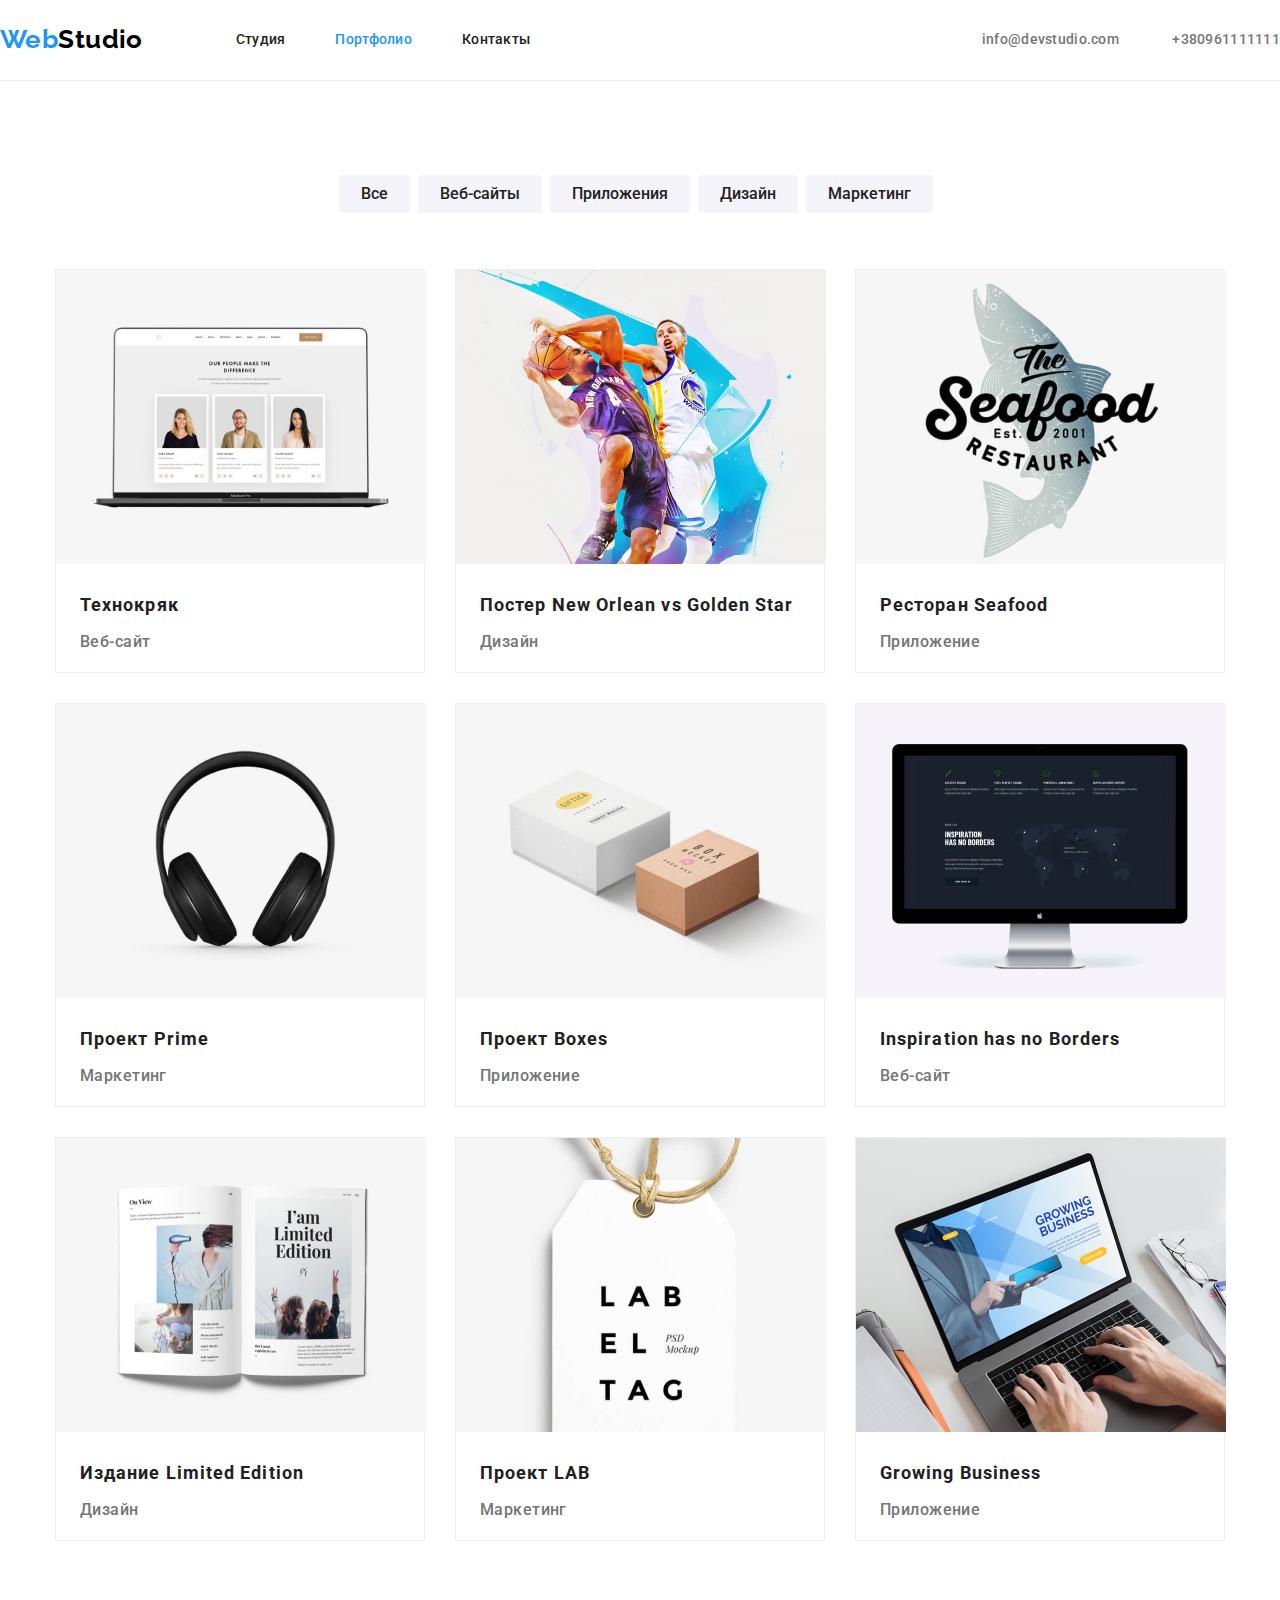
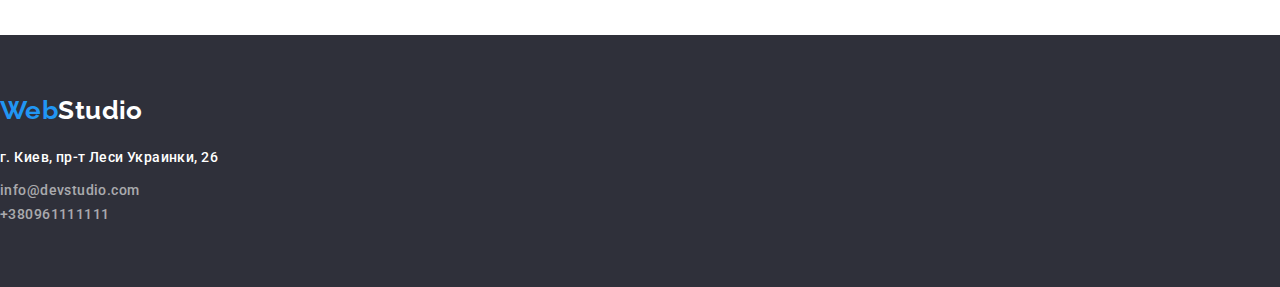
==== portfolio.html @ 7ddac3b3 "Добавляет файлы и папки" ====
<!DOCTYPE html>
<html lang="ru">
  <head>
    <meta charset="UTF-8" />
    <meta name="viewport" content="width=device-width, initial-scale=1.0" />
    <title>Портфолио</title>
    <link rel="preconnect" href="https://fonts.gstatic.com" />
    <link
      href="https://fonts.googleapis.com/css2?family=Raleway:wght@700&family=Roboto:wght@500;700;900&display=swap"
      rel="stylesheet"
    />
    <link rel="stylesheet" type="text/css" href="css/normalize.css" />
    <link rel="stylesheet" type="text/css" href="css/styles.css" />
    <link rel="preconnect" href="https://fonts.gstatic.com" />
  </head>
  <body>
      <header>
        <div class="header-container">
          <nav class="nav-conteiner">
            <!--Логотип-->
            <a
              href="./index.html"
              aria-label="Ведет на гравную страницу"
              lang="en"
              class="logo"
            >
              <span class="logo-web">Web</span>Studio
            </a>
            <!--Навигация-->
            <ul class="link-list">
              <li class="nav-link cursor">
                <a
                  href="./index.html"
                  aria-label="Ссылка на страницу студии"
                  class="nav"
                >
                  Студия
                </a>
              </li>
              <li class="nav-link cursor">
                <a
                  href="./portfolio.html"
                  aria-label="Ссылка на страницу портфолио"
                  class="nav current"
                >
                  Портфолио
                </a>
              </li>
              <li class="nav-link cursor">
                <a
                  href="#"
                  aria-label="Ссылка на страницу контактов"
                  class="nav"
                >
                  Контакты
                </a>
              </li>
            </ul>
          </nav>
          <address class="address-container cursor">
            <ul>
              <li class="address-link">
                <a
                  href="mailto:info@devstudio.com"
                  aria-label="Написать на имейл"
                  class="address cursor"
                >
                  info@devstudio.com</a
                >
              </li>
              <li class="address-link">
                <a
                  href="tel:+380961111111"
                  aria-label="Позвонить на мобильный"
                  class="address cursor"
                >
                  +380961111111
                </a>
              </li>
            </ul>
          </address>
        </div>
      </header>
      <main>
        <section class="section-product">
          <div class="container border">
          <h1 class="visually-hidden">Портфолио</h1>
          <!--Кнопки фильтра-->
          <ul class="button-filter">
            <li>
              <button type="button" class="filter cursor">Все</button>
            </li>
            <li>
              <button type="button" class="filter cursor">Веб-сайты</button>
            </li>
            <li>
              <button type="button" class="filter cursor">Приложения</button>
            </li>
            <li>
              <button type="button" class="filter cursor">Дизайн</button>
            </li>
            <li>
              <button type="button" class="filter cursor">Маркетинг</button>
            </li>
          </ul>
          <!--Портфолио проектов-->
          <ul class="portfolio-box">
            <li class="portfolio-product">
              <a href="#" class="product">
                <img
                  src="./images/img-tehnocr.jpg"
                  width="370"
                  height="294"
                  alt="Ноутбук"
                />
                <div class="product-box">
                  <h3 class="product-title">Технокряк</h3>
                  <p class="product-text">Веб-сайт</p>
                </div>
              </a>
            </li>
            <li class="portfolio-product">
              <a href="#" class="product">
                <img
                  src="./images/img-poster.jpg"
                  width="370"
                  height="294"
                  alt="Баскетболисты с мячом"
                />
                <div class="product-box">
                  <h3 class="product-title">
                    Постер <span lang="en">New Orlean vs Golden Star</span>
                  </h3>
                  <p class="product-text">Дизайн</p>
                </div>
              </a>
            </li>
            <li class="portfolio-product">
              <a href="#" class="product">
                <img
                  src="./images/img-restor.jpg"
                  width="370"
                  height="294"
                  alt="Приложение для ресторана"
                />
                <div class="product-box">
                  <h3 class="product-title">
                    Ресторан <span lang="en">Seafood</span>
                  </h3>
                  <p class="product-text">Приложение</p>
                </div>
              </a>
            </li>
            <li class="portfolio-product">
              <a href="#" class="product">
                <img
                  src="./images/img-prime.jpg"
                  width="370"
                  height="294"
                  alt="Студийные наушники"
                />
                <div class="product-box">
                  <h3 class="product-title">
                    Проект <span lang="en">Prime</span>
                  </h3>
                  <p class="product-text">Маркетинг</p>
                </div>
              </a>
            </li>
            <li class="portfolio-product">
              <a href="#" class="product">
                <img
                  src="./images/img-box.jpg"
                  width="370"
                  height="294"
                  alt="Две коробки"
                />
                <div class="product-box">
                  <h3 class="product-title">
                    Проект <span lang="en">Boxes</span>
                  </h3>
                  <p class="product-text">Приложение</p>
                </div>
              </a>
            </li>
            <li class="portfolio-product">
              <a href="#" class="product">
                <img
                  src="./images/img-border.jpg"
                  width="370"
                  height="294"
                  alt="Монитор компьютера"
                />
                <div class="product-box">
                  <h3 class="product-title" lang="en">
                    Inspiration has no Borders
                  </h3>
                  <p class="product-text">Веб-сайт</p>
                </div>
              </a>
            </li>
            <li class="portfolio-product">
              <a href="#" class="product">
                <img
                  src="./images/img-edition.jpg"
                  width="370"
                  height="294"
                  alt="Разворот книги"
                />
                <div class="product-box">
                  <h3 class="product-title">
                    Издание <span lang="en">Limited Edition</span>
                  </h3>
                  <p class="product-text">Дизайн</p>
                </div>
              </a>
            </li>
            <li class="portfolio-product">
              <a href="#" class="product">
                <img
                  src="./images/img-lab.jpg"
                  width="370"
                  height="294"
                  alt="Бумажная этикетка"
                />
                <div class="product-box">
                  <h3 class="product-title">
                    Проект <span lang="en">LAB</span>
                  </h3>
                  <p class="product-text">Маркетинг</p>
                </div>
              </a>
            </li>
            <li class="portfolio-product">
              <a href="#" class="product">
                <img
                  src="./images/img-busines.jpg"
                  width="370"
                  height="294"
                  alt="Печатают на ноутбуке"
                />
                <div class="product-box">
                  <h3 class="product-title" lang="en">Growing Business</h3>
                  <p class="product-text">Приложение</p>
                </div>
              </a>
            </li>
          </ul>
          </div>
        </section>
      </main>
      <!--Подвал-->
      <footer class="footer">
        <div class="footer-box">
          <!--Логотип-->
          <a
            href="./index.html"
            aria-label="Ведет на гравную страницу"
            lang="en"
            class="logo"
          >
            <span class="logo-web">Web</span>Studio
          </a>
          <address>
            <ul>
              <li class="footer-address">г. Киев, пр-т Леси Украинки, 26</li>
              <li>
                <a
                  href="mailto:info@devstudio.com"
                  aria-label="Написать на имейл"
                  class="footer-contacts"
                >
                  info@devstudio.com</a
                >
              </li>
              <li>
                <a
                  href="tel:+380961111111"
                  aria-label="Позвонить на мобильный"
                  class="footer-contacts"
                >
                  +380961111111</a
                >
              </li>
            </ul>
          </address>
         </footer>
    </div>
  </body>
</html>
---- css/styles.css ----
* {
  box-sizing: border-box;
}

body {
  margin: 0 auto;
  padding: 0;

  font-family: "Roboto", sans-serif;
  font-weight: 500;
  font-size: 14px;
  letter-spacing: 0.03em;
}

:root {
  --main-background-color: #e5e5e5;
  --darck-background-color: #2f303a;
  --command-background-color: #f5f4fa;
  --heading-color: #212121;
  --main-text-color: #757575;
  --accent-color: #2196f3;
}

/* Сбрасывает отступы */
h1,
h2,
h3,
h4,
h4,
h6,
p,
ul {
  margin: 0;
  padding: 0;
}

a {
  font-family: inherit;
  text-decoration: none;
  font-style: normal;
}

address {
  font-family: inherit;
  font-style: normal;
}

li {
  list-style: none;
}

/* Скрытые заголовки */

.visually-hidden {
  position: absolute;
  clip: rect(0 0 0 0);
  width: 1px;
  height: 1px;
  margin: -1px;
}

/* Подзаголовки */

h2 {
  font-weight: 700;
  font-size: 36px;
  line-height: 1.16;
  text-align: center;
  color: var(--heading-color);
}

/* Общий контейнер */

.container {
  width: 1200px;
  margin-left: auto;
  margin-right: auto;
  padding: 0 15px;
}

/* Списки в строку */

header > li {
  display: inline;
}

/* контейнер верхней панели */

header {
  border-bottom: 1px solid #ececec;
}

.header-container {
  display: flex;
  padding-top: 24px;
  padding-bottom: 25px;
  align-items: center;
  /* height: 80px; */
}

.nav-conteiner {
  display: flex;
  /* align-items: center; */
  /* justify-content: flex-start; */
}

/* логотип */

.logo {
  /* display: flex; */
  /* display: block; */
  margin-top: 0px;
  margin-right: 93px;
  margin-bottom: 0px;
  font-family: Raleway, sans-serif;
  color: #000000;
  font-weight: 700;
  font-size: 26px;
  line-height: 1.19;
}

.logo-web {
  color: var(--accent-color);
}

/*Навигация */

.nav {
  color: var(--heading-color);
  font-size: 14px;
  line-height: 1.14;
  letter-spacing: 0.02em;
}

.link-list {
  display: flex;
  padding: 0;
  margin: 0;
  align-items: center;
}

.nav-link:not(:last-child) {
  margin-right: 50px;
}

.nav:hover,
.nav:focus,
.current {
  color: var(--accent-color);
}

/* Адрес в навигации */

.address-container {
  display: flex;
  margin-left: auto;
  margin-right: 0;
}

.address-link {
  display: inline-block;
  /* text-align: right;
  position: inherit; */
  /* padding-top: 32px;
  padding-bottom: 32px; */
}

.address-link:not(:last-child) {
  margin-right: 50px;
}

.address {
  letter-spacing: 0.02em;
  color: var(--main-text-color);
}

.address:hover,
.address:focus {
  color: var(--accent-color);
  text-align: center;
}

/* Страница 1 - Index.html */

/* Герой */

.hero-box {
  background-color: var(--darck-background-color);
  color: #ffffff;
  text-align: center;
  letter-spacing: 0.06em;

  /* Позиционирование */

  display: block;
  padding-top: 200px;
  padding-bottom: 210px;
}

.hero {
  font-weight: 900;
  font-size: 44px;
  line-height: 1.36;
  text-transform: uppercase;
  margin-bottom: 30px;
}

.hero-box .button {
  background-color: var(--accent-color);
  font-weight: 700;
  font-size: 16px;
  line-height: 1.87;
  text-align: center;
  color: inherit;

  /* Стили кнопки */

  display: inline-block;
  position: inherit;
  width: 200px;
  height: 50px;
  border-radius: 4px;
  padding: 10px;
  /* position: relative; */
}

/* Блок преимущества и услуги */

.section-company {
  padding-top: 94px;
  background-color: #ffffff;
}

.service-box {
  padding-top: 94px;
  padding-bottom: 94px;
  background-color: #ffffff;
}
/* О компании */

.advantage-title {
  font-size: 14px;
  font-weight: 700;
  line-height: 1.14;
  text-transform: uppercase;
  color: var(--heading-color);
  margin-bottom: 10px;
}

.advantage-text {
  line-height: 1.71;
  color: var(--main-text-color);
}

/* Позиционирование */

.company-list {
  display: flex;
  padding: 0;
  margin: 0;
}

.block-company {
  display: inline-block;
  width: 270px;
}

.block-company:not(:last-child) {
  margin-right: 30px;
}

/* Чем мы занимаемся */

.section-service {
  display: flex;
  margin-top: 50px;
  /* margin-bottom: 94px;  */
}

.service-list {
  display: block;
  width: 370px;
  height: 294px;
  /* margin-bottom: 94px; */
}

.service-list:not(:last-child) {
  margin-right: 30px;
}

/* Команда */

.command-box {
  font-style: 500;
  font-size: 16px;
  line-height: 1.18;
  text-align: center;

  display: flex;
  margin-top: 50px;
}

.command-name {
  color: var(--heading-color);
  display: inline-block;
  padding-top: 30px;
  padding-bottom: 10px;
}

.command-position {
  color: var(--main-text-color);
}

.command-section {
  background-color: var(--command-background-color);
  padding-top: 94px;
  padding-bottom: 94px;
}

.command-people {
  display: block;
  width: 270px;
  height: 368px;
  background-color: #ffffff;
  box-shadow: 0px 1px 3px rgba(0, 0, 0, 0.12), 0px 1px 1px rgba(0, 0, 0, 0.14),
    0px 2px 1px rgba(0, 0, 0, 0.2);
  border-radius: 0px 0px 4px 4px;
  padding-bottom: 94px;
}

.command-people:not(:last-child) {
  margin-right: 30px;
}

/* Подвал */

.footer {
  background-color: var(--darck-background-color);
  padding-top: 60px;
  padding-bottom: 60px;
}

.footer-box {
  line-height: 1.71;
  font-style: normal;

  display: block;
  margin: 0;
}

.footer-box .logo {
  color: #ffffff;

  display: block;
  margin: 0;
  padding-bottom: 20px;
}

.footer-address {
  color: #ffffff;
}

.footer-address:not(:last-child) {
  padding-bottom: 9px;
}

.footer-contacts {
  color: rgba(255, 255, 255, 0.6);
}

.footer-contacts.mail {
  display: block;
  padding-bottom: 9px;
}

/* Страница 2 - Portfolio.html */

.section-product {
  background: #ffffff;
  padding-top: 94px;
  padding-bottom: 94px;
}

/* Кнопки*/

.button-filter {
  display: flex;
  justify-content: center;
}

.filter.cursor {
  font-family: inherit;
  font-weight: 500;
  font-size: 16px;
  line-height: 1.62;
  text-align: center;
  color: var(--heading-color);
  background-color: var(--command-background-color);

  /* Позиционирование кнопок */
  display: inline-block;
  height: 38px;
  padding-top: 6px;
  padding-left: 22px;
  padding-bottom: 6px;
  padding-right: 22px;
  border: none;
  border-radius: 4px;
  cursor: pointer;
  margin-right: 8px;
  margin-bottom: 56px;
}

.filter:hover,
.filter:focus {
  background-color: var(--accent-color);
  color: #ffffff;
}

/* Портфолио проектов_Общий класс-product */

.portfolio-box {
  display: flex;
  flex-wrap: wrap;
  flex: calc((100% - 60px) / 3);
}

.portfolio-product {
  display: inline-block;
  background: #ffffff;
  border: 1px solid #eeeeee;
  box-sizing: border-box;
  width: 370px;
  height: 404px;
}

.portfolio-product:not(:nth-child(3n)) {
  margin-right: 30px;
}

.portfolio-product:not(:nth-last-child(-n + 3)) {
  margin-bottom: 30px;
}

.product-box {
  padding-top: 20px;
  padding-right: 24px;
  padding-bottom: 20px;
  padding-left: 24px;
}

.product-title {
  font-weight: 700;
  font-size: 18px;
  line-height: 2;
  letter-spacing: 0.06em;
  color: var(--heading-color);

  padding-bottom: 4px;
}

.product-text {
  font-weight: 500;
  font-size: 16px;
  line-height: 1.87;
  color: var(--main-text-color);

  padding-top: 0;
  padding-bottom: 0;
}
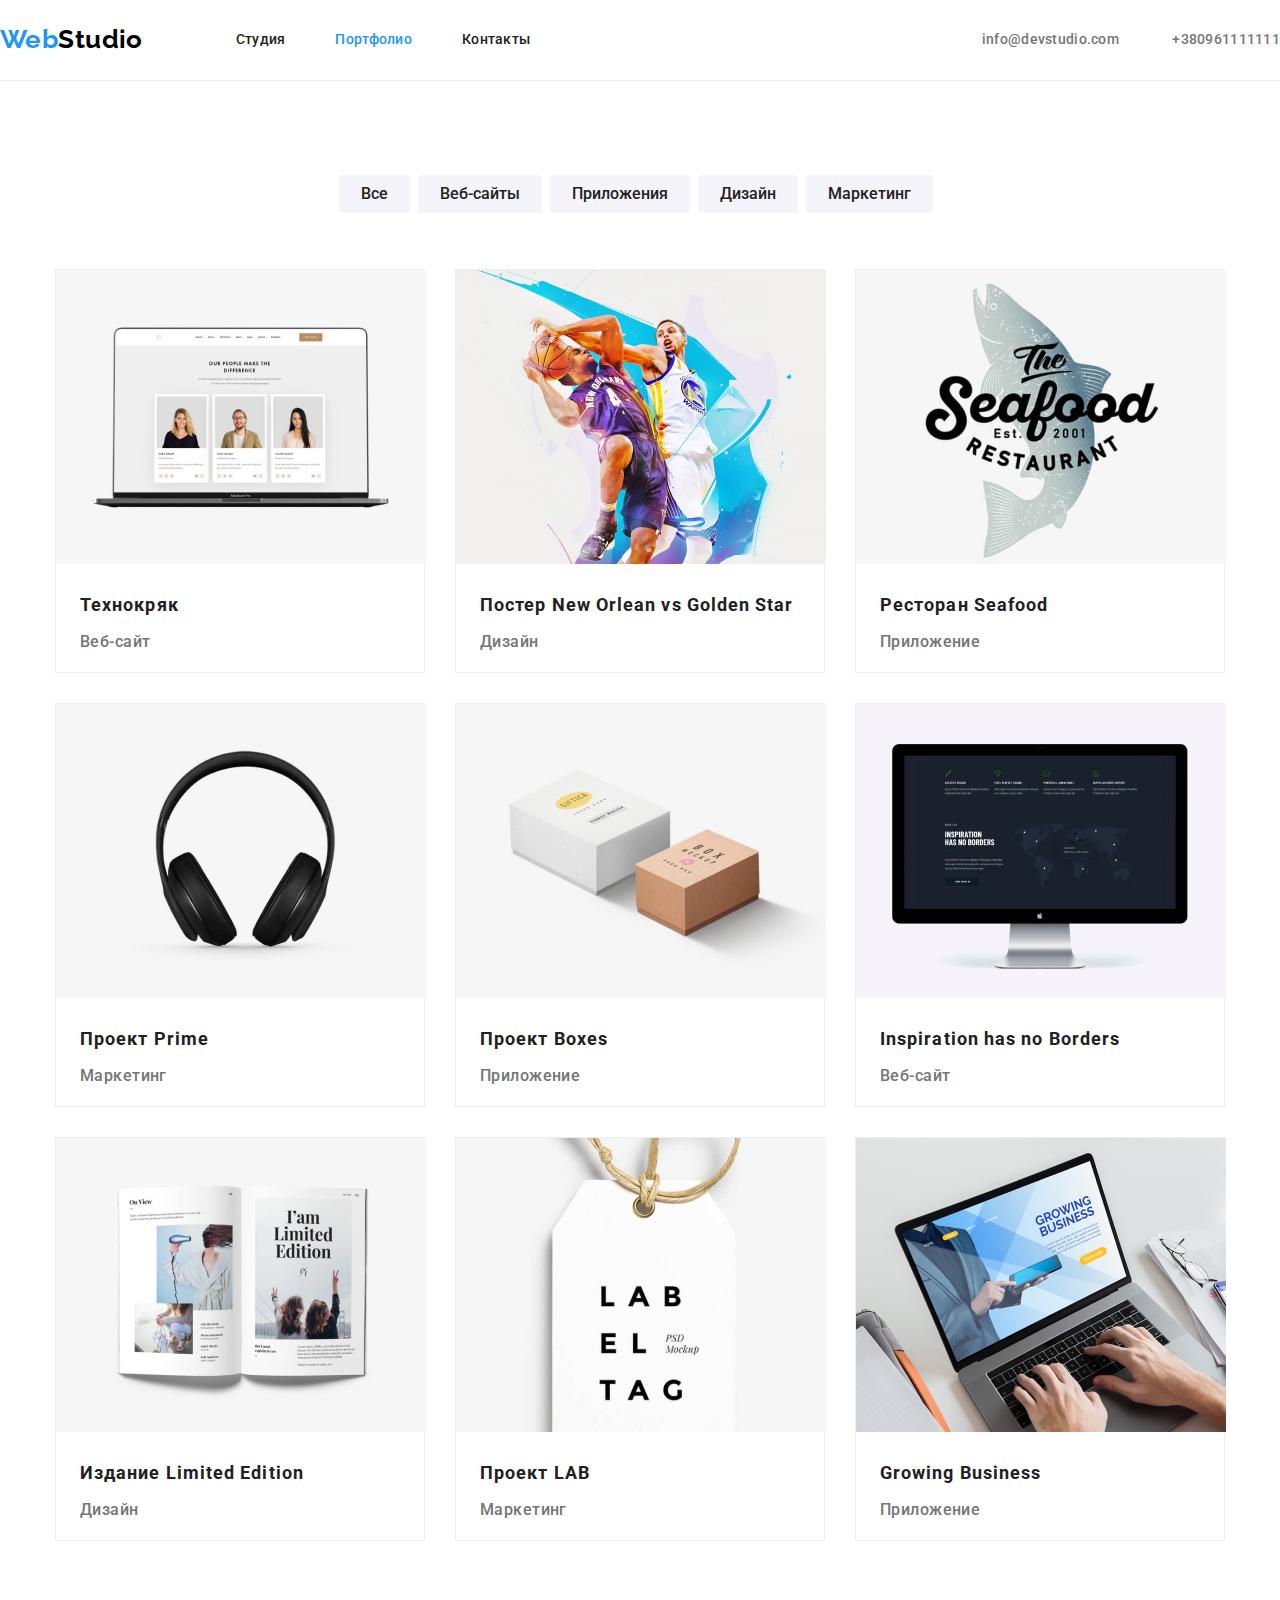
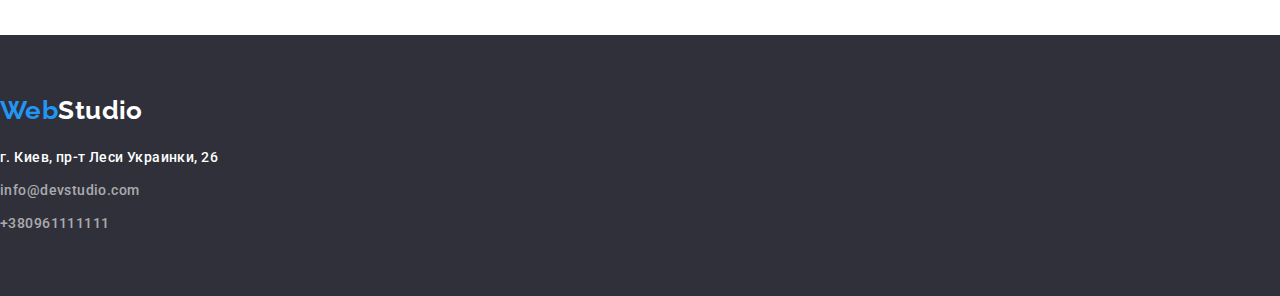
==== commit 2476256d: "Добавляет файлы" ====
--- a/portfolio.html
+++ b/portfolio.html
@@ -14,76 +14,72 @@
     <link rel="preconnect" href="https://fonts.gstatic.com" />
   </head>
   <body>
-      <header>
-        <div class="header-container">
-          <nav class="nav-conteiner">
-            <!--Логотип-->
-            <a
-              href="./index.html"
-              aria-label="Ведет на гравную страницу"
-              lang="en"
-              class="logo"
-            >
-              <span class="logo-web">Web</span>Studio
-            </a>
-            <!--Навигация-->
-            <ul class="link-list">
-              <li class="nav-link cursor">
-                <a
-                  href="./index.html"
-                  aria-label="Ссылка на страницу студии"
-                  class="nav"
-                >
-                  Студия
-                </a>
-              </li>
-              <li class="nav-link cursor">
-                <a
-                  href="./portfolio.html"
-                  aria-label="Ссылка на страницу портфолио"
-                  class="nav current"
-                >
-                  Портфолио
-                </a>
-              </li>
-              <li class="nav-link cursor">
-                <a
-                  href="#"
-                  aria-label="Ссылка на страницу контактов"
-                  class="nav"
-                >
-                  Контакты
-                </a>
-              </li>
-            </ul>
-          </nav>
-          <address class="address-container cursor">
-            <ul>
-              <li class="address-link">
-                <a
-                  href="mailto:info@devstudio.com"
-                  aria-label="Написать на имейл"
-                  class="address cursor"
-                >
-                  info@devstudio.com</a
-                >
-              </li>
-              <li class="address-link">
-                <a
-                  href="tel:+380961111111"
-                  aria-label="Позвонить на мобильный"
-                  class="address cursor"
-                >
-                  +380961111111
-                </a>
-              </li>
-            </ul>
-          </address>
-        </div>
-      </header>
-      <main>
-        <section class="section-product">
-          <div class="container border">
+    <header>
+      <div class="header-container">
+        <nav class="nav-conteiner">
+          <!--Логотип-->
+          <a
+            href="./index.html"
+            aria-label="Ведет на гравную страницу"
+            lang="en"
+            class="logo"
+          >
+            <span class="logo-web">Web</span>Studio
+          </a>
+          <!--Навигация-->
+          <ul class="link-list">
+            <li class="nav-link cursor">
+              <a
+                href="./index.html"
+                aria-label="Ссылка на страницу студии"
+                class="nav"
+              >
+                Студия
+              </a>
+            </li>
+            <li class="nav-link cursor">
+              <a
+                href="./portfolio.html"
+                aria-label="Ссылка на страницу портфолио"
+                class="nav current"
+              >
+                Портфолио
+              </a>
+            </li>
+            <li class="nav-link cursor">
+              <a href="#" aria-label="Ссылка на страницу контактов" class="nav">
+                Контакты
+              </a>
+            </li>
+          </ul>
+        </nav>
+        <address class="address-container cursor">
+          <ul>
+            <li class="address-link">
+              <a
+                href="mailto:info@devstudio.com"
+                aria-label="Написать на имейл"
+                class="address cursor"
+              >
+                info@devstudio.com</a
+              >
+            </li>
+            <li class="address-link">
+              <a
+                href="tel:+380961111111"
+                aria-label="Позвонить на мобильный"
+                class="address cursor"
+              >
+                +380961111111
+              </a>
+            </li>
+          </ul>
+        </address>
+      </div>
+    </header>
+    <main>
+      <section class="section-product">
+        <div class="container border">
           <h1 class="visually-hidden">Портфолио</h1>
           <!--Кнопки фильтра-->
           <ul class="button-filter">
@@ -246,11 +242,12 @@
               </a>
             </li>
           </ul>
-          </div>
-        </section>
-      </main>
-      <!--Подвал-->
-      <footer class="footer">
+        </div>
+      </section>
+    </main>
+    <!--Подвал-->
+    <footer>
+      <div class="footer">
         <div class="footer-box">
           <!--Логотип-->
           <a
@@ -268,7 +265,7 @@
                 <a
                   href="mailto:info@devstudio.com"
                   aria-label="Написать на имейл"
-                  class="footer-contacts"
+                  class="footer-contacts mail"
                 >
                   info@devstudio.com</a
                 >
@@ -284,7 +281,8 @@
               </li>
             </ul>
           </address>
-         </footer>
-    </div>
+        </div>
+      </div>
+    </footer>
   </body>
 </html>
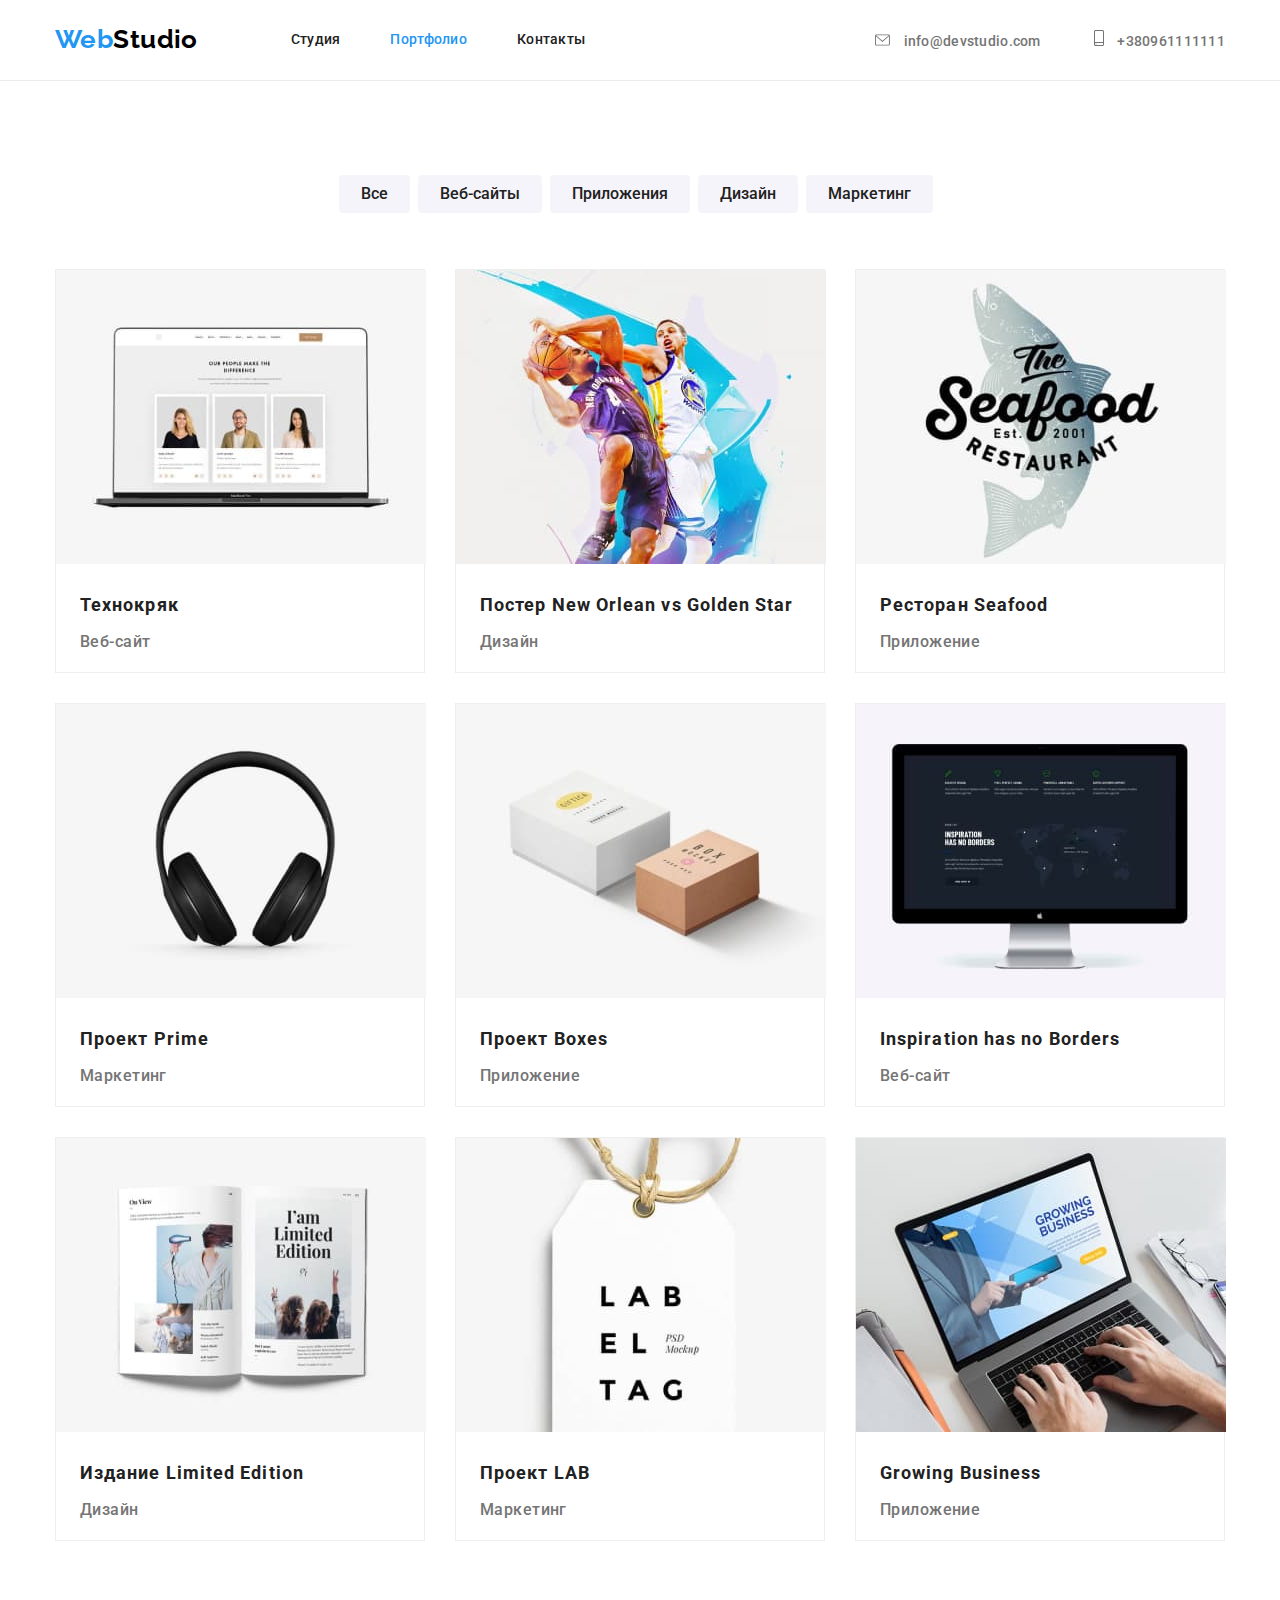
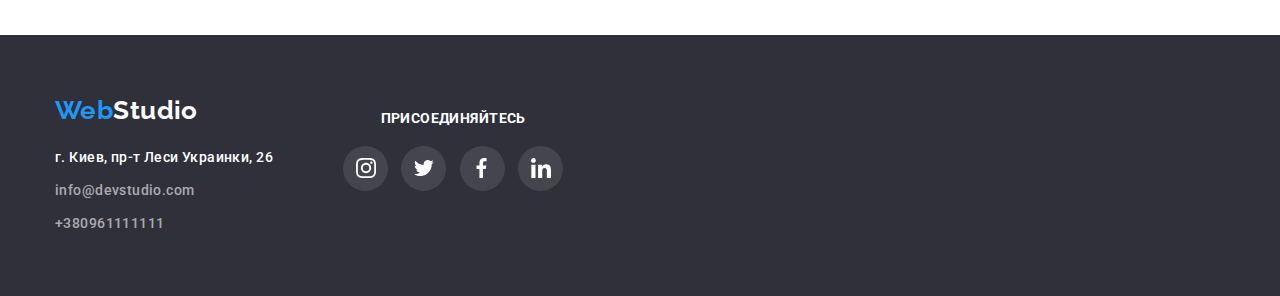
==== commit e19fcb63: "Добавляет иконки на 2ю страницу, оптимизирует фото" ====
--- a/portfolio.html
+++ b/portfolio.html
@@ -15,7 +15,7 @@
   </head>
   <body>
     <header>
-      <div class="header-container">
+      <div class="container header-container">
         <nav class="nav-conteiner">
           <!--Логотип-->
           <a
@@ -53,14 +53,17 @@
             </li>
           </ul>
         </nav>
-        <address class="address-container cursor">
+        <address class="address-container">
           <ul>
             <li class="address-link">
               <a
                 href="mailto:info@devstudio.com"
                 aria-label="Написать на имейл"
-                class="address cursor"
-              >
+                class="address nav-link"
+              >
+                <svg class="contact-icon" width="15px" height="12px">
+                  <use href="./images/symbol-defs.svg#icon-mail"></use>
+                </svg>
                 info@devstudio.com</a
               >
             </li>
@@ -68,10 +71,13 @@
               <a
                 href="tel:+380961111111"
                 aria-label="Позвонить на мобильный"
-                class="address cursor"
-              >
-                +380961111111
-              </a>
+                class="address nav-link"
+              >
+                <svg class="contact-icon" width="10px" height="16px">
+                  <use href="./images/symbol-defs.svg#icon-smartphone"></use>
+                </svg>
+                +380961111111</a
+              >
             </li>
           </ul>
         </address>
@@ -246,8 +252,8 @@
       </section>
     </main>
     <!--Подвал-->
-    <footer>
-      <div class="footer">
+    <footer class="footer">
+      <div class="container footer-container">
         <div class="footer-box">
           <!--Логотип-->
           <a
@@ -282,6 +288,39 @@
             </ul>
           </address>
         </div>
+        <div class="footer-social">
+          <h2>присоединяйтесь</h2>
+          <ul>
+            <li class="social">
+              <a href="https://www.instagram.com/" class="social-link">
+                <svg class="link-icon">
+                  <use href="./images/symbol-defs.svg#icon-instagram"></use>
+                </svg>
+              </a>
+            </li>
+            <li class="social">
+              <a href="https://twitter.com/?lang=uk" class="social-link">
+                <svg class="link-icon">
+                  <use href="./images/symbol-defs.svg#icon-twitter"></use>
+                </svg>
+              </a>
+            </li>
+            <li class="social">
+              <a href="https://www.facebook.com/" class="social-link">
+                <svg class="link-icon">
+                  <use href="./images/symbol-defs.svg#icon-facebook"></use>
+                </svg>
+              </a>
+            </li>
+            <li class="social">
+              <a href="https://www.linkedin.com/" class="social-link">
+                <svg class="link-icon">
+                  <use href="./images/symbol-defs.svg#icon-linkedin"></use>
+                </svg>
+              </a>
+            </li>
+          </ul>
+        </div>
       </div>
     </footer>
   </body>
--- a/css/styles.css
+++ b/css/styles.css
@@ -13,6 +13,7 @@
 }
 
 :root {
+  --main-color: #ffffff;
   --main-background-color: #e5e5e5;
   --darck-background-color: #2f303a;
   --command-background-color: #f5f4fa;
@@ -158,15 +159,24 @@
 }
 
 .address-link {
-  display: inline-block;
-  /* text-align: right;
-  position: inherit; */
-  /* padding-top: 32px;
-  padding-bottom: 32px; */
+  display: inline-flex;
+  align-items: center;
 }
 
 .address-link:not(:last-child) {
   margin-right: 50px;
+}
+
+.contact-icon {
+  /* display: inline-block; */
+  fill: #757575;
+  margin-right: 10px;
+  color: #757575;
+}
+
+.contact-icon:hover,
+.contact-icon:focus {
+  fill: #2196f3;
 }
 
 .address {
@@ -177,7 +187,6 @@
 .address:hover,
 .address:focus {
   color: var(--accent-color);
-  text-align: center;
 }
 
 /* Страница 1 - Index.html */
@@ -185,8 +194,17 @@
 /* Герой */
 
 .hero-box {
-  background-color: var(--darck-background-color);
-  color: #ffffff;
+  background-color: #c4c4c4;
+  background-image: url(../images/people.jpg);
+  background-repeat: no-repeat;
+  background-position: center;
+  background-size: cover;
+  /* background: linear-gradient(
+    90deg, rgba(47, 48, 58, 0.4) 50%,
+    rgba(47, 48, 58, 0.4) 50%
+  ); */
+
+  color: var(--main-color);
   text-align: center;
   letter-spacing: 0.06em;
 
@@ -228,13 +246,26 @@
 
 .section-company {
   padding-top: 94px;
-  background-color: #ffffff;
+  background-color: var(--main-color);
+}
+
+.icon-box {
+  display: block;
+  width: 270px;
+  height: 120px;
+  margin-bottom: 30px;
+  background-color: #f5f4fa;
+  border: 0;
+}
+
+.company-icon {
+  background-position: center;
 }
 
 .service-box {
   padding-top: 94px;
   padding-bottom: 94px;
-  background-color: #ffffff;
+  background-color: var(--main-color);
 }
 /* О компании */
 
@@ -309,6 +340,7 @@
 
 .command-position {
   color: var(--main-text-color);
+  margin-bottom: 16px;
 }
 
 .command-section {
@@ -320,16 +352,94 @@
 .command-people {
   display: block;
   width: 270px;
-  height: 368px;
-  background-color: #ffffff;
+  /* height: 368px; */
+  background-color: var(--main-color);
   box-shadow: 0px 1px 3px rgba(0, 0, 0, 0.12), 0px 1px 1px rgba(0, 0, 0, 0.14),
     0px 2px 1px rgba(0, 0, 0, 0.2);
   border-radius: 0px 0px 4px 4px;
-  padding-bottom: 94px;
+  /* padding-bottom: 30px; */
 }
 
 .command-people:not(:last-child) {
   margin-right: 30px;
+}
+
+/* .social-box {
+  display: block;
+} */
+
+.social {
+  display: inline-block;
+  border-radius: 50%;
+  margin-bottom: 30px;
+}
+
+.social:not(:last-child) {
+  margin-right: 10px;
+}
+
+.social-link {
+  display: flex;
+  align-items: center;
+  justify-content: center;
+  width: 45px;
+  height: 45px;
+  fill: #afb1b8;
+}
+
+.social-link:hover,
+.social-link:focus {
+  background-color: var(--accent-color);
+  border-radius: 50%;
+  fill: var(--main-color);
+}
+
+.link-icon {
+  width: 20px;
+  height: 20px;
+}
+
+/* Логотипы компаний */
+.client {
+  display: block;
+  padding-top: 94px;
+  padding-bottom: 94px;
+}
+
+.client > h2 {
+  padding-bottom: 50px;
+}
+
+.client-box {
+  display: flex;
+  justify-content: center;
+}
+
+.client-icon:not(:last-child) {
+  margin-right: 30px;
+}
+
+.client-link {
+  display: flex;
+  align-items: center;
+  justify-content: center;
+  width: 170px;
+  height: 90px;
+
+  border: 1px solid #afb1b8;
+  box-sizing: border-box;
+  border-radius: 4px;
+  fill: #afb1b8;
+}
+
+.client-link:hover,
+.client-icon:hover {
+  border: 1px solid var(--accent-color);
+  border-radius: 4px;
+  fill: var(--accent-color);
+}
+
+.logo-icon {
 }
 
 /* Подвал */
@@ -340,16 +450,21 @@
   padding-bottom: 60px;
 }
 
+.footer-container {
+  display: flex;
+  align-items: center;
+}
+
 .footer-box {
+  display: inline-block;
+
+  margin-right: 70px;
   line-height: 1.71;
   font-style: normal;
-
-  display: block;
-  margin: 0;
 }
 
 .footer-box .logo {
-  color: #ffffff;
+  color: var(--main-color);
 
   display: block;
   margin: 0;
@@ -357,7 +472,7 @@
 }
 
 .footer-address {
-  color: #ffffff;
+  color: var(--main-color);
 }
 
 .footer-address:not(:last-child) {
@@ -373,10 +488,37 @@
   padding-bottom: 9px;
 }
 
+.footer-social {
+  display: inline-block;
+}
+
+.footer-social > h2 {
+  font-family: Roboto;
+  font-style: normal;
+  font-weight: bold;
+  font-size: 14px;
+  line-height: 16px;
+  letter-spacing: 0.03em;
+  text-transform: uppercase;
+  padding-bottom: 20px;
+  color: #ffffff;
+}
+
+.footer-social .social-link {
+  background: rgba(255, 255, 255, 0.1);
+  border-radius: 50%;
+  fill: var(--main-color);
+}
+
+.footer-social .social-link:hover,
+.footer-social .social-link:focus-visible {
+  background: var(--accent-color);
+}
+
 /* Страница 2 - Portfolio.html */
 
 .section-product {
-  background: #ffffff;
+  background: var(--main-color);
   padding-top: 94px;
   padding-bottom: 94px;
 }
@@ -414,7 +556,7 @@
 .filter:hover,
 .filter:focus {
   background-color: var(--accent-color);
-  color: #ffffff;
+  color: var(--main-color);
 }
 
 /* Портфолио проектов_Общий класс-product */
@@ -427,7 +569,7 @@
 
 .portfolio-product {
   display: inline-block;
-  background: #ffffff;
+  background: var(--main-color);
   border: 1px solid #eeeeee;
   box-sizing: border-box;
   width: 370px;
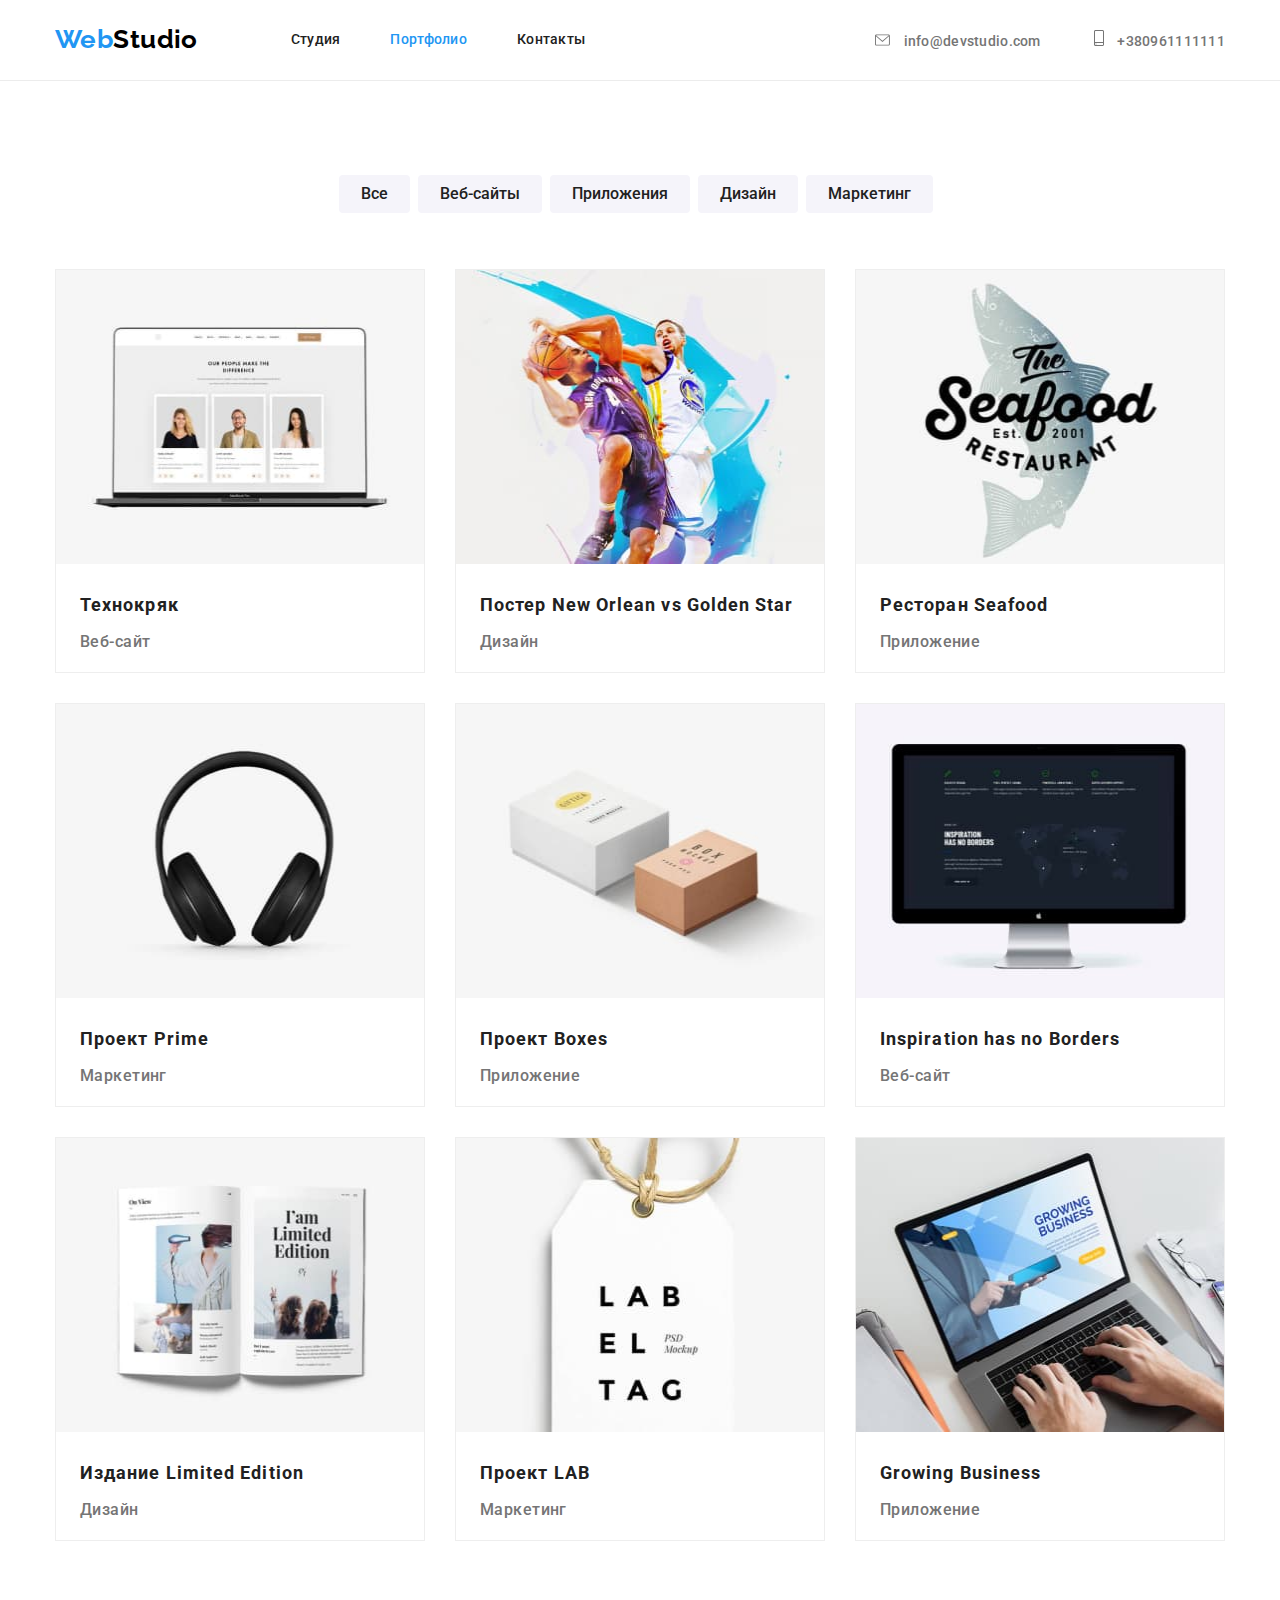
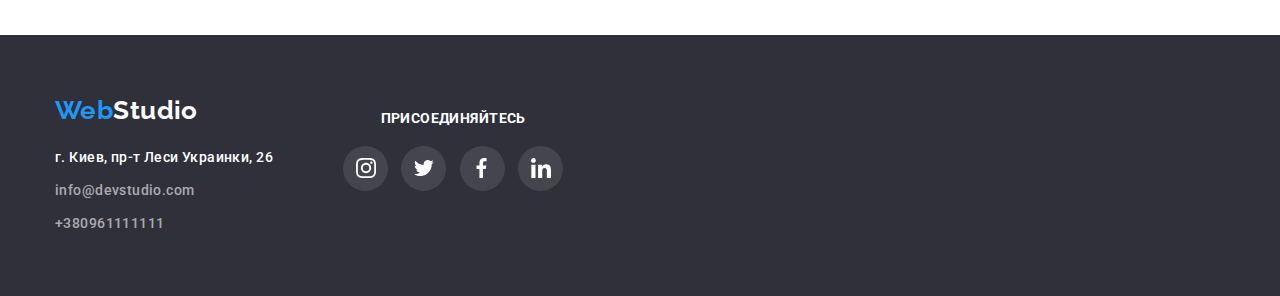
==== commit 1e01e3c0: "Устанавливает ширину картинок в портфолио" ====
--- a/portfolio.html
+++ b/portfolio.html
@@ -85,7 +85,7 @@
     </header>
     <main>
       <section class="section-product">
-        <div class="container border">
+        <div class="container">
           <h1 class="visually-hidden">Портфолио</h1>
           <!--Кнопки фильтра-->
           <ul class="button-filter">
@@ -111,7 +111,7 @@
               <a href="#" class="product">
                 <img
                   src="./images/img-tehnocr.jpg"
-                  width="370"
+                  width="100%"
                   height="294"
                   alt="Ноутбук"
                 />
@@ -125,7 +125,7 @@
               <a href="#" class="product">
                 <img
                   src="./images/img-poster.jpg"
-                  width="370"
+                  width="100%"
                   height="294"
                   alt="Баскетболисты с мячом"
                 />
@@ -141,7 +141,7 @@
               <a href="#" class="product">
                 <img
                   src="./images/img-restor.jpg"
-                  width="370"
+                  width="100%"
                   height="294"
                   alt="Приложение для ресторана"
                 />
@@ -157,7 +157,7 @@
               <a href="#" class="product">
                 <img
                   src="./images/img-prime.jpg"
-                  width="370"
+                  width="100%"
                   height="294"
                   alt="Студийные наушники"
                 />
@@ -173,7 +173,7 @@
               <a href="#" class="product">
                 <img
                   src="./images/img-box.jpg"
-                  width="370"
+                  width="100%"
                   height="294"
                   alt="Две коробки"
                 />
@@ -189,7 +189,7 @@
               <a href="#" class="product">
                 <img
                   src="./images/img-border.jpg"
-                  width="370"
+                  width="100%"
                   height="294"
                   alt="Монитор компьютера"
                 />
@@ -205,7 +205,7 @@
               <a href="#" class="product">
                 <img
                   src="./images/img-edition.jpg"
-                  width="370"
+                  width="100%"
                   height="294"
                   alt="Разворот книги"
                 />
@@ -221,7 +221,7 @@
               <a href="#" class="product">
                 <img
                   src="./images/img-lab.jpg"
-                  width="370"
+                  width="100%"
                   height="294"
                   alt="Бумажная этикетка"
                 />
@@ -237,7 +237,7 @@
               <a href="#" class="product">
                 <img
                   src="./images/img-busines.jpg"
-                  width="370"
+                  width="100%"
                   height="294"
                   alt="Печатают на ноутбуке"
                 />
--- a/css/styles.css
+++ b/css/styles.css
@@ -133,23 +133,26 @@
   letter-spacing: 0.02em;
 }
 
-.link-list {
-  display: flex;
-  padding: 0;
-  margin: 0;
-  align-items: center;
-}
-
-.nav-link:not(:last-child) {
-  margin-right: 50px;
-}
-
 .nav:hover,
 .nav:focus,
 .current {
   color: var(--accent-color);
 }
 
+.link-list {
+  display: flex;
+  padding: 0;
+  margin: 0;
+  align-items: center;
+}
+.nav-link {
+  display: inline-block;
+}
+
+.nav-link:not(:last-child) {
+  margin-right: 50px;
+}
+
 /* Адрес в навигации */
 
 .address-container {
@@ -168,41 +171,53 @@
 }
 
 .contact-icon {
-  /* display: inline-block; */
   fill: #757575;
   margin-right: 10px;
   color: #757575;
 }
 
-.contact-icon:hover,
+.address:focus,
+.address:hover {
+  fill: var(--accent-color);
+  color: var(--accent-color);
+}
+
+.contact-icon:focus,
+.contact-icon:hover {
+  fill: inherit;
+}
+
+/* .nav-link:hover,
+.nav-link:focus {
+  color: var(--accent-color);
+} */
+
+/* .contact-icon:hover,
 .contact-icon:focus {
   fill: #2196f3;
-}
+} */
 
 .address {
   letter-spacing: 0.02em;
   color: var(--main-text-color);
 }
 
-.address:hover,
-.address:focus {
-  color: var(--accent-color);
-}
-
 /* Страница 1 - Index.html */
 
 /* Герой */
 
 .hero-box {
+  overflow: hidden;
+  background-image: linear-gradient(
+      to right,
+      rgba(58, 58, 47, 0.4),
+      rgba(47, 48, 58, 0.4)
+    ),
+    url(../images/people.jpg);
   background-color: #c4c4c4;
-  background-image: url(../images/people.jpg);
   background-repeat: no-repeat;
   background-position: center;
   background-size: cover;
-  /* background: linear-gradient(
-    90deg, rgba(47, 48, 58, 0.4) 50%,
-    rgba(47, 48, 58, 0.4) 50%
-  ); */
 
   color: var(--main-color);
   text-align: center;
@@ -305,14 +320,12 @@
 .section-service {
   display: flex;
   margin-top: 50px;
-  /* margin-bottom: 94px;  */
 }
 
 .service-list {
   display: block;
   width: 370px;
   height: 294px;
-  /* margin-bottom: 94px; */
 }
 
 .service-list:not(:last-child) {
@@ -352,12 +365,10 @@
 .command-people {
   display: block;
   width: 270px;
-  /* height: 368px; */
   background-color: var(--main-color);
   box-shadow: 0px 1px 3px rgba(0, 0, 0, 0.12), 0px 1px 1px rgba(0, 0, 0, 0.14),
     0px 2px 1px rgba(0, 0, 0, 0.2);
   border-radius: 0px 0px 4px 4px;
-  /* padding-bottom: 30px; */
 }
 
 .command-people:not(:last-child) {
@@ -433,14 +444,14 @@
 }
 
 .client-link:hover,
-.client-icon:hover {
+.client-link:focus {
   border: 1px solid var(--accent-color);
   border-radius: 4px;
   fill: var(--accent-color);
 }
-
+/* 
 .logo-icon {
-}
+} */
 
 /* Подвал */
 
@@ -557,6 +568,8 @@
 .filter:focus {
   background-color: var(--accent-color);
   color: var(--main-color);
+  box-shadow: 0px 3px 1px rgba(0, 0, 0, 0.1), 0px 1px 2px rgba(0, 0, 0, 0.08),
+    0px 2px 2px rgba(0, 0, 0, 0.12);
 }
 
 /* Портфолио проектов_Общий класс-product */
@@ -574,6 +587,12 @@
   box-sizing: border-box;
   width: 370px;
   height: 404px;
+}
+
+.portfolio-product:hover,
+.portfolio-product:focus {
+  box-shadow: 0px 1px 1px rgba(0, 0, 0, 0.12), 0px 4px 4px rgba(0, 0, 0, 0.06),
+    1px 4px 6px rgba(0, 0, 0, 0.16);
 }
 
 .portfolio-product:not(:nth-child(3n)) {
